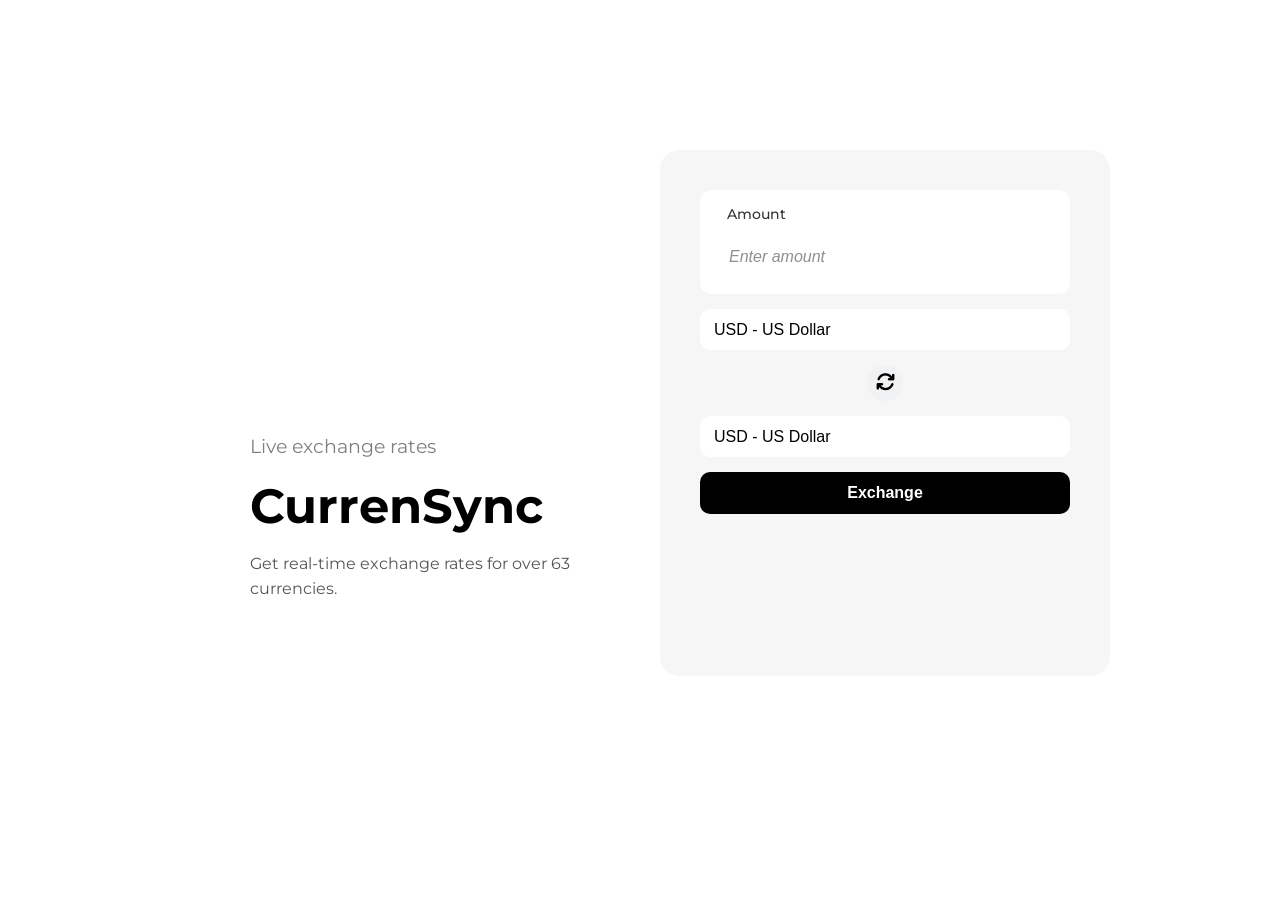
==== index.html @ a13f7120 "Fixed Vercel Error" ====
<!DOCTYPE html>
<html lang="en">
<head>
    <meta charset="UTF-8">
    <meta name="viewport" content="width=device-width, initial-scale=1.0">
    <title>Currency Converter API</title>
    <link rel="stylesheet" type="text/css" href="style.css">
    <link href="https://fonts.googleapis.com/css2?family=Poppins:wght@400;700&display=swap" rel="stylesheet">
    <link rel="stylesheet" href="https://cdnjs.cloudflare.com/ajax/libs/font-awesome/6.5.1/css/all.min.css">
    <style>
        @import url('https://fonts.googleapis.com/css2?family=Montserrat:ital,wght@0,100..900;1,100..900&display=swap');
    </style>
</head>
<body>
    <div class="container">
        <div class="title">
            <h3>Live exchange rates</h3>
            <h1>CurrenSync</h1>
            <p>Get real-time exchange rates for over 63 currencies.</p>
        </div>
        <div class="currencyConverter" id="currencyConverterContainer">
            <div class="amountInput">
                <label for="amount">Amount</label>
                <input type="number" id="amount" placeholder="Enter amount" min="0" step="any">
            </div>
            <div class="fromCurrency">
                <select id="currencyFrom">
                    <option value="USD">USD - US Dollar</option>
                    <option value="PHP">PHP - Philippine Peso</option>
                    <option value="EUR">EUR - Euro</option>
                    <option value="JPY">JPY - Japanese Yen</option>
                    <option value="CNY">CNY - Chinese Yuan</option>
                    <option value="GBP">GBP - British Pound</option>
                    <option value="AED">AED - United Arab Emirates Dirham</option>
                    <option value="AFN">AFN - Afghan Afghani</option>
                    <option value="ALL">ALL - Albanian Lek</option>
                    <option value="AMD">AMD - Armenian Dram</option>
                    <option value="ANG">ANG - NL Antillean Guilder</option>
                    <option value="AOA">AOA - Angolan Kwanza</option>
                    <option value="ARS">ARS - Argentine Peso</option>
                    <option value="AUD">AUD - Australian Dollar</option>
                    <option value="AWG">AWG - Aruban Florin</option>
                    <option value="AZN">AZN - Azerbaijani Manat</option>
                    <option value="BAM">BAM - Bosnia-Herzegovina Convertible Mark</option>
                    <option value="BBD">BBD - Barbadian Dollar</option>
                    <option value="BDT">BDT - Bangladeshi Taka</option>
                    <option value="BGN">BGN - Bulgarian Lev</option>
                    <option value="BHD">BHD - Bahraini Dinar</option>
                    <option value="BIF">BIF - Burundian Franc</option>
                    <option value="BMD">BMD - Bermudan Dollar</option>
                    <option value="BND">BND - Brunei Dollar</option>
                    <option value="BOB">BOB - Bolivian Boliviano</option>
                    <option value="BRL">BRL - Brazilian Real</option>
                    <option value="BSD">BSD - Bahamian Dollar</option>
                    <option value="BTN">BTN - Bhutanese Ngultrum</option>
                    <option value="BWP">BWP - Botswanan Pula</option>
                    <option value="BYN">BYN - Belarusian Ruble</option>
                    <option value="BZD">BZD - Belize Dollar</option>
                    <option value="CAD">CAD - Canadian Dollar</option>
                    <option value="CHF">CHF - Swiss Franc</option>
                    <option value="CLP">CLP - Chilean Peso</option>
                    <option value="COP">COP - Colombian Peso</option>
                    <option value="CZK">CZK - Czech Republic Koruna</option>
                    <option value="DKK">DKK - Danish Krone</option>
                    <option value="EGP">EGP - Egyptian Pound</option>
                    <option value="FJD">FJD - Fijian Dollar</option>
                    <option value="HKD">HKD - Hong Kong Dollar</option>
                    <option value="IDR">IDR - Indonesian Rupiah</option>
                    <option value="INR">INR - Indian Rupee</option>
                    <option value="KRW">KRW - South Korean Won</option>
                    <option value="KWD">KWD - Kuwaiti Dinar</option>
                    <option value="MYR">MYR - Malaysian Ringgit</option>
                    <option value="MXN">MXN - Mexican Peso</option>
                    <option value="NGN">NGN - Nigerian Naira</option>
                    <option value="NOK">NOK - Norwegian Krone</option>
                    <option value="NZD">NZD - New Zealand Dollar</option>
                    <option value="QAR">QAR - Qatari Rial</option>
                    <option value="RUB">RUB - Russian Ruble</option>
                    <option value="SAR">SAR - Saudi Riyal</option>
                    <option value="SEK">SEK - Swedish Krona</option>
                    <option value="SGD">SGD - Singapore Dollar</option>
                    <option value="THB">THB - Thai Baht</option>
                    <option value="TRY">TRY - Turkish Lira</option>
                    <option value="VND">VND - Vietnamese Dong</option>
                    <option value="ZAR">ZAR - South African Rand</option>
                    <option value="BTC">BTC - Bitcoin</option>
                    <option value="ETH">ETH - Ethereum</option>
                    <option value="BNB">BNB - Binance</option>
                    <option value="XRP">XRP - Ripple</option>
                    <option value="SOL">SOL - Solana</option>
                    <option value="ADA">ADA - Cardano</option>
                </select>
            </div>
            <div class="swapButton">
                <button type="button" onclick="swap()">
                        <i class="fa-solid fa-arrows-rotate"></i>
                </button>
            </div>
            <div class="toCurrency">
                <select id="convertedTo">
                    <option value="USD">USD - US Dollar</option>
                    <option value="PHP">PHP - Philippine Peso</option>
                    <option value="EUR">EUR - Euro</option>
                    <option value="JPY">JPY - Japanese Yen</option>
                    <option value="CNY">CNY - Chinese Yuan</option>
                    <option value="GBP">GBP - British Pound</option>
                    <option value="AED">AED - United Arab Emirates Dirham</option>
                    <option value="AFN">AFN - Afghan Afghani</option>
                    <option value="ALL">ALL - Albanian Lek</option>
                    <option value="AMD">AMD - Armenian Dram</option>
                    <option value="ANG">ANG - NL Antillean Guilder</option>
                    <option value="AOA">AOA - Angolan Kwanza</option>
                    <option value="ARS">ARS - Argentine Peso</option>
                    <option value="AUD">AUD - Australian Dollar</option>
                    <option value="AWG">AWG - Aruban Florin</option>
                    <option value="AZN">AZN - Azerbaijani Manat</option>
                    <option value="BAM">BAM - Bosnia-Herzegovina Convertible Mark</option>
                    <option value="BBD">BBD - Barbadian Dollar</option>
                    <option value="BDT">BDT - Bangladeshi Taka</option>
                    <option value="BGN">BGN - Bulgarian Lev</option>
                    <option value="BHD">BHD - Bahraini Dinar</option>
                    <option value="BIF">BIF - Burundian Franc</option>
                    <option value="BMD">BMD - Bermudan Dollar</option>
                    <option value="BND">BND - Brunei Dollar</option>
                    <option value="BOB">BOB - Bolivian Boliviano</option>
                    <option value="BRL">BRL - Brazilian Real</option>
                    <option value="BSD">BSD - Bahamian Dollar</option>
                    <option value="BTN">BTN - Bhutanese Ngultrum</option>
                    <option value="BWP">BWP - Botswanan Pula</option>
                    <option value="BYN">BYN - Belarusian Ruble</option>
                    <option value="BZD">BZD - Belize Dollar</option>
                    <option value="CAD">CAD - Canadian Dollar</option>
                    <option value="CHF">CHF - Swiss Franc</option>
                    <option value="CLP">CLP - Chilean Peso</option>
                    <option value="COP">COP - Colombian Peso</option>
                    <option value="CZK">CZK - Czech Republic Koruna</option>
                    <option value="DKK">DKK - Danish Krone</option>
                    <option value="EGP">EGP - Egyptian Pound</option>
                    <option value="FJD">FJD - Fijian Dollar</option>
                    <option value="HKD">HKD - Hong Kong Dollar</option>
                    <option value="IDR">IDR - Indonesian Rupiah</option>
                    <option value="INR">INR - Indian Rupee</option>
                    <option value="KRW">KRW - South Korean Won</option>
                    <option value="KWD">KWD - Kuwaiti Dinar</option>
                    <option value="MYR">MYR - Malaysian Ringgit</option>
                    <option value="MXN">MXN - Mexican Peso</option>
                    <option value="NGN">NGN - Nigerian Naira</option>
                    <option value="NOK">NOK - Norwegian Krone</option>
                    <option value="NZD">NZD - New Zealand Dollar</option>
                    <option value="QAR">QAR - Qatari Rial</option>
                    <option value="RUB">RUB - Russian Ruble</option>
                    <option value="SAR">SAR - Saudi Riyal</option>
                    <option value="SEK">SEK - Swedish Krona</option>
                    <option value="SGD">SGD - Singapore Dollar</option>
                    <option value="THB">THB - Thai Baht</option>
                    <option value="TRY">TRY - Turkish Lira</option>
                    <option value="VND">VND - Vietnamese Dong</option>
                    <option value="ZAR">ZAR - South African Rand</option>
                    <option value="BTC">BTC - Bitcoin</option>
                    <option value="ETH">ETH - Ethereum</option>
                    <option value="BNB">BNB - Binance</option>
                    <option value="XRP">XRP - Ripple</option>
                    <option value="SOL">SOL - Solana</option>
                    <option value="ADA">ADA - Cardano</option>
                </select>
            </div>
            <div class="convertButton">
                <button id="convertButton">Exchange</button>
            </div>
            <div class="conversionInfo" style="visibility: hidden">
                <div class="conversionRate">
                    <p id="currentRate">Current Rate:</p>
                    <span id="rateValue"></span>
                </div>
                <div class="result">
                    <p id="result">Result:</p>
                    <span id="resultValue"></span>
                </div>
            </div>
        </div>
    </div>
    <script src="index.js"></script>
</body>
</html>
---- style.css ----
input::-webkit-outer-spin-button,
input::-webkit-inner-spin-button {
  -webkit-appearance: none;
  margin: 0;
}

* {
  box-sizing: border-box;
}

html, body {
    height: 100%;
    margin: 0;
    padding: 0;
    overflow: hidden;
}

.montserrat {
  font-family: "Montserrat", sans-serif;
  font-optical-sizing: auto;
  font-style: normal;
}

body {
    font-family: 'Montserrat', sans-serif;
    background-image: url('assets/top-view-coins-paper-money-laptop.jpg');
    background-size: cover;
    background-repeat: no-repeat;
    background-position: center;
    min-height: 100vh;
}

.container {
    display: flex;
    justify-content: space-between;
    align-items: center;                               
    padding: 100px 120px;             
    margin: 50px;
}

.title {
    margin-top: 13rem;
    flex: 1;
    margin-left: 5rem;
}

.title h3 {
    color: gray;
    font-weight: 400;
}

.title h1 {
    font-size: 3rem;
    margin: 10px 0;
}

.title p {
    color: #555;
    line-height: 1.6;
    max-width: 500px;
}

.currencyConverter {
    flex: 1;
    padding: 40px;
    border-radius: 20px;
    max-width: 450px;
    display: flex;
    flex-direction: column;
    gap: 15px;
    background-color: #f1f2f3a9;
}

.amountInput label {
    font-weight: 500;
    color: #333;
    margin: 0 0 5px 0;
    font-size: 14px;
    padding-left: 12px;
}

.amountInput {
    display: flex;
    flex-direction: column; 
    align-items: flex-start; 
    background: #ffffff;
    border-radius: 12px;
    padding: 15px;
    gap: 6px;
}

.amountInput input:hover {
    background: #f1f2f3a9;
    border-radius: 5px;
    cursor: text;
}

.amountInput input {
    width: 100%;
    border: none;
    border-radius: 8px;
    padding: 12px 14px;
    font-size: 1.1rem;
    font-weight: 600;
    background: #ffffff;
    color: #333;
    outline: none;
    transition: background 0.2s ease;
}

.amountInput input::placeholder {
    color: #8d8f93;
    font-weight: 500;  
    font-size: 1rem;   
    opacity: 1;       
    font-style: italic;
}

.fromCurrency select, .toCurrency select {
    width: 100%;
    padding: 8px;
    border-radius: 10px;
    border: none;
    background: white;
    font-size: 1rem;
    appearance: none;
    -webkit-appearance: none;
    padding: 12px 14px;
}

.fromCurrency select:focus, .toCurrency select:focus {
    outline: none;
    border: none;
    box-shadow: none;
}

.swapButton {
    justify-content: center;
}

.swapButton button {
    border: none;
    background: #f1f2f3;
    border-radius: 50%;
    width: 36px;
    height: 36px;
    font-size: 1.2rem;
    cursor: pointer;
    transition: all 0.3s ease;
    display: block;
    margin: 0 auto;
}

.swapButton button:hover {
    background: #e2e3e5;
}

.convertButton button {
    width: 100%;
    background: black;
    color: white;
    border: none;
    border-radius: 10px;
    padding: 12px;
    font-size: 1rem;
    cursor: pointer;
    transition: 0.3s ease;
    font-weight: bold;
}

.convertButton button:hover {
    background: #333;
}

.conversionInfo {
    display: flex;
    flex-direction: column;
    gap: 15px;
    border-radius: 12px;
}

.conversionRate, .result {
    display: flex;
    justify-content: space-between; 
    align-items: center;
    width: 100%; 
    background-color: white;
    border-radius: 12px;
    padding: 0 15px;
}

.conversionRate p, .result p {
    display: flex;
    justify-content: space-between;
    align-items: end;
    font-size: 14px;
    font-weight: 600;
    font-style: italic;
}

#rateValue {
    font-weight: bold;
    font-size: 1rem;
}

#resultValue {
    font-weight: bold;
    font-size: 2rem;
}
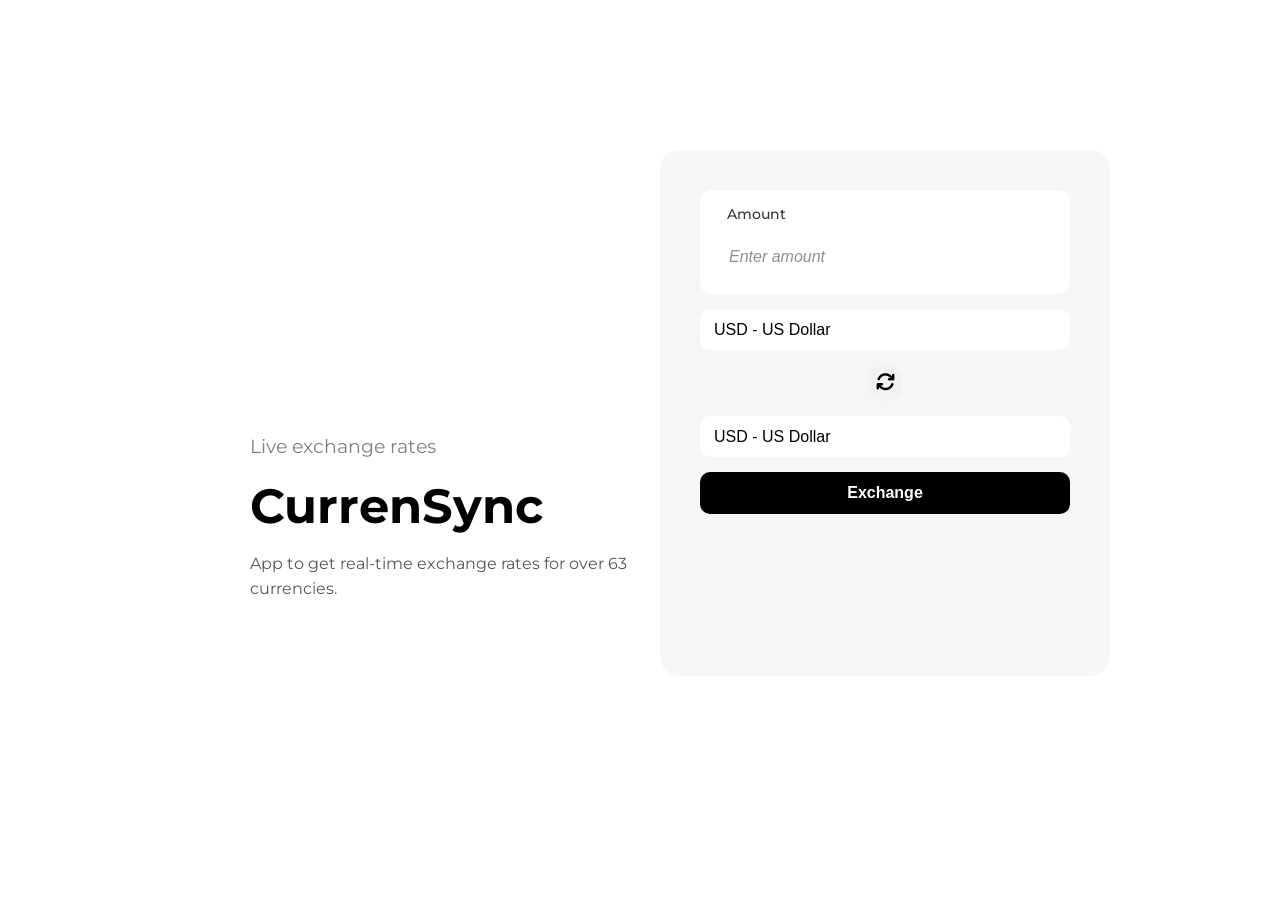
==== commit 3aa02c02: "Replaced the titles" ====
--- a/index.html
+++ b/index.html
@@ -3,7 +3,7 @@
 <head>
     <meta charset="UTF-8">
     <meta name="viewport" content="width=device-width, initial-scale=1.0">
-    <title>Currency Converter API</title>
+    <title>CurrenSync</title>
     <link rel="stylesheet" type="text/css" href="style.css">
     <link href="https://fonts.googleapis.com/css2?family=Poppins:wght@400;700&display=swap" rel="stylesheet">
     <link rel="stylesheet" href="https://cdnjs.cloudflare.com/ajax/libs/font-awesome/6.5.1/css/all.min.css">
@@ -16,7 +16,7 @@
         <div class="title">
             <h3>Live exchange rates</h3>
             <h1>CurrenSync</h1>
-            <p>Get real-time exchange rates for over 63 currencies.</p>
+            <p>App to get real-time exchange rates for over 63 currencies.</p>
         </div>
         <div class="currencyConverter" id="currencyConverterContainer">
             <div class="amountInput">
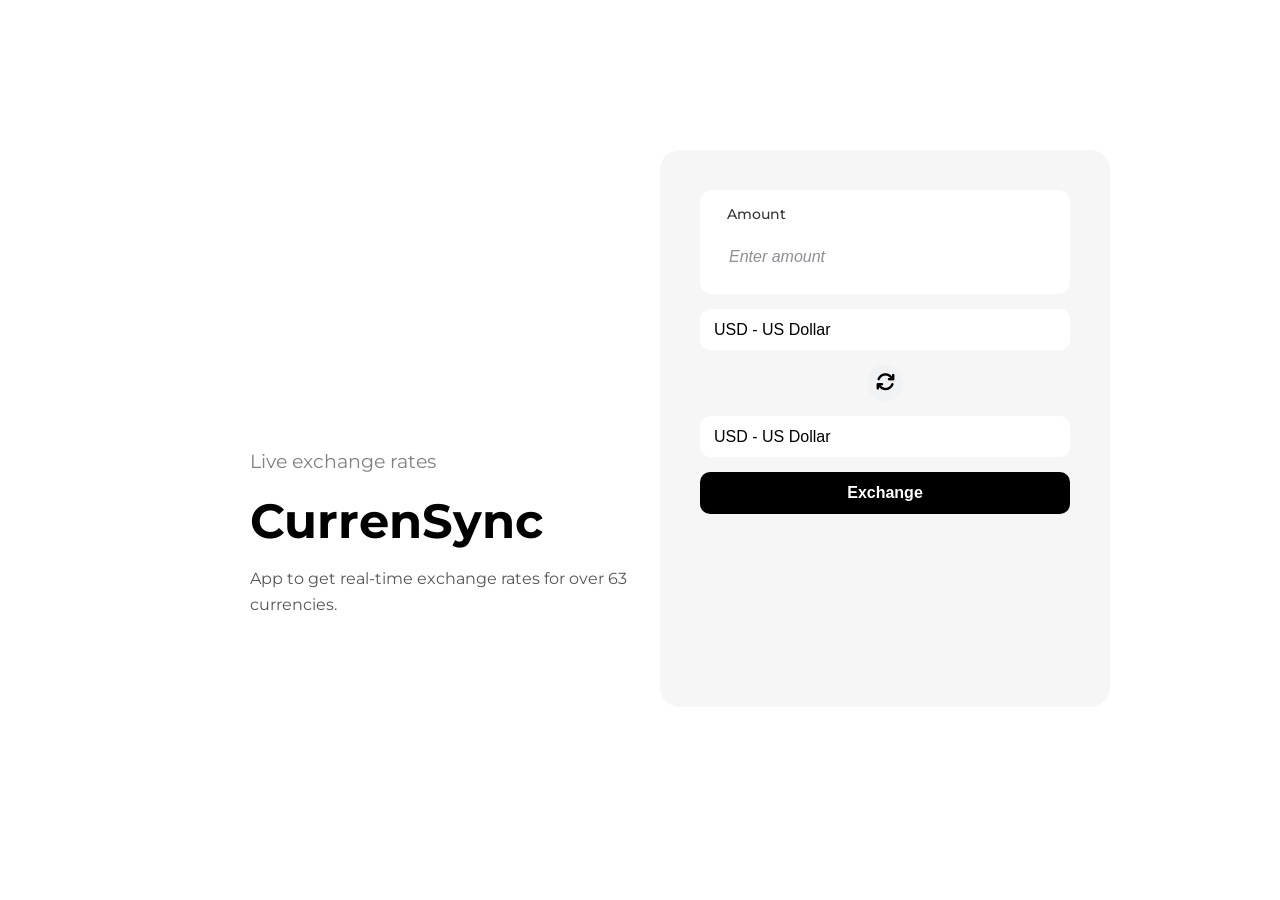
==== commit 795cb5ba: "Added ErrorMessage container" ====
--- a/index.html
+++ b/index.html
@@ -176,6 +176,9 @@
                     <p id="result">Result:</p>
                     <span id="resultValue"></span>
                 </div>
+                <div class="errorMessage" id="errorMessage">
+                    <p></p>
+                </div>
             </div>
         </div>
     </div>
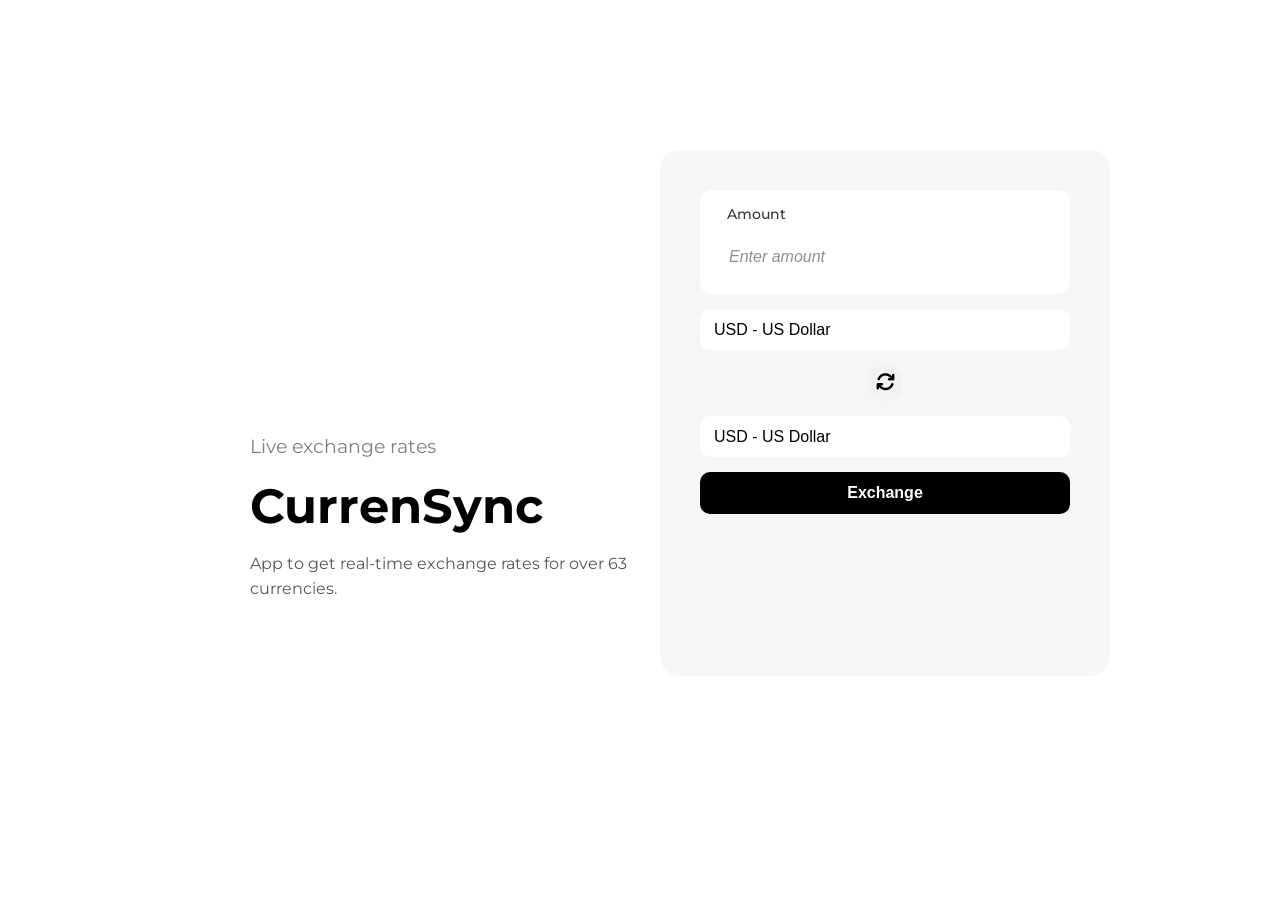
==== commit b7193ebc: "Fixed error message." ====
--- a/index.html
+++ b/index.html
@@ -176,9 +176,9 @@
                     <p id="result">Result:</p>
                     <span id="resultValue"></span>
                 </div>
-                <div class="errorMessage" id="errorMessage">
-                    <p></p>
-                </div>
+            </div>
+            <div class="errorMessage" id="errorMessage" style="display: none;">
+                <p></p>
             </div>
         </div>
     </div>
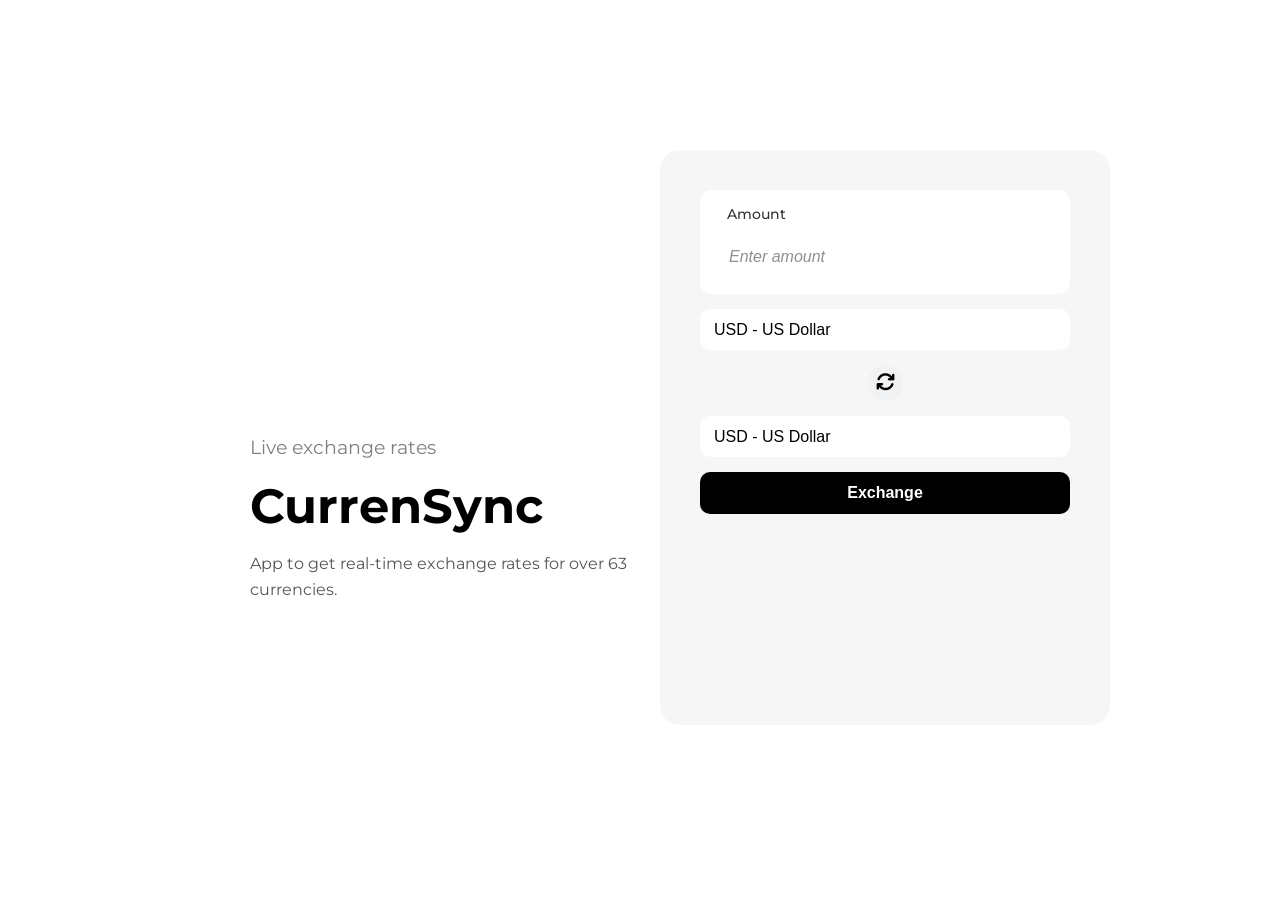
==== commit e311776c: "Better error handling." ====
--- a/index.html
+++ b/index.html
@@ -167,6 +167,9 @@
             <div class="convertButton">
                 <button id="convertButton">Exchange</button>
             </div>
+            <div class="errorMessage" id="errorMessage" style="visibility: hidden;">
+                <p></p>
+            </div>
             <div class="conversionInfo" style="visibility: hidden">
                 <div class="conversionRate">
                     <p id="currentRate">Current Rate:</p>
@@ -177,11 +180,8 @@
                     <span id="resultValue"></span>
                 </div>
             </div>
-            <div class="errorMessage" id="errorMessage" style="display: none;">
-                <p></p>
-            </div>
         </div>
     </div>
-    <script src="index.js"></script>
+    <script src="script.js"></script>
 </body>
 </html>
--- a/style.css
+++ b/style.css
@@ -39,7 +39,7 @@
 }
 
 .title {
-    margin-top: 13rem;
+    margin-top: 10rem;
     flex: 1;
     margin-left: 5rem;
 }
@@ -114,6 +114,15 @@
     font-size: 1rem;   
     opacity: 1;       
     font-style: italic;
+}
+
+.errorMessage {
+    background-color: #ffdddd;
+    border-left: 6px solid #f44336;
+    padding: 10px;
+    border-radius: 8px;
+    color: #a94442;
+    font-size: 0.9rem;
 }
 
 .fromCurrency select, .toCurrency select {
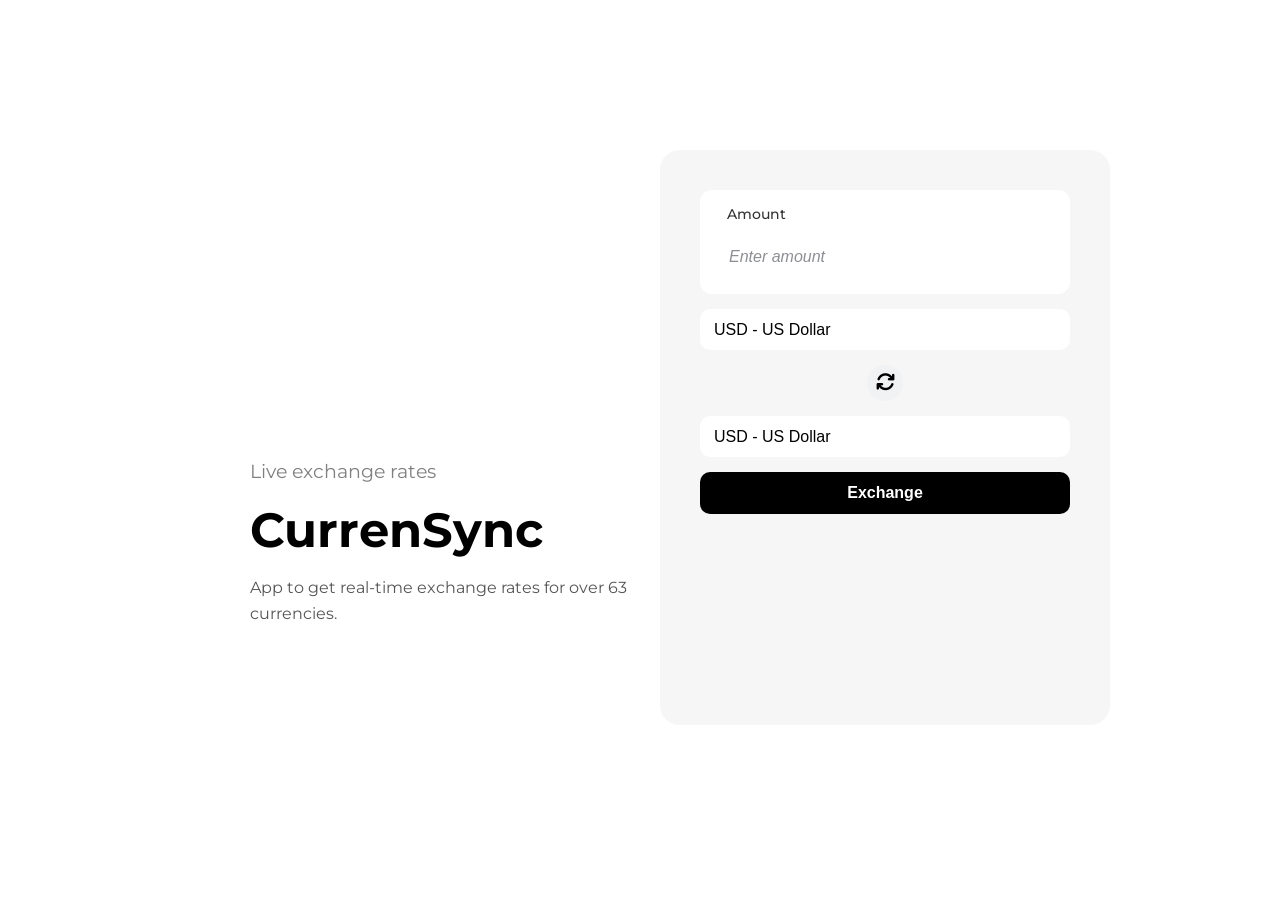
==== commit b1392a9e: "Better error handling." ====
--- a/index.html
+++ b/index.html
@@ -182,6 +182,8 @@
             </div>
         </div>
     </div>
+
     <script src="script.js"></script>
+    
 </body>
 </html>
--- a/style.css
+++ b/style.css
@@ -39,7 +39,7 @@
 }
 
 .title {
-    margin-top: 10rem;
+    margin-top: 13rem;
     flex: 1;
     margin-left: 5rem;
 }
